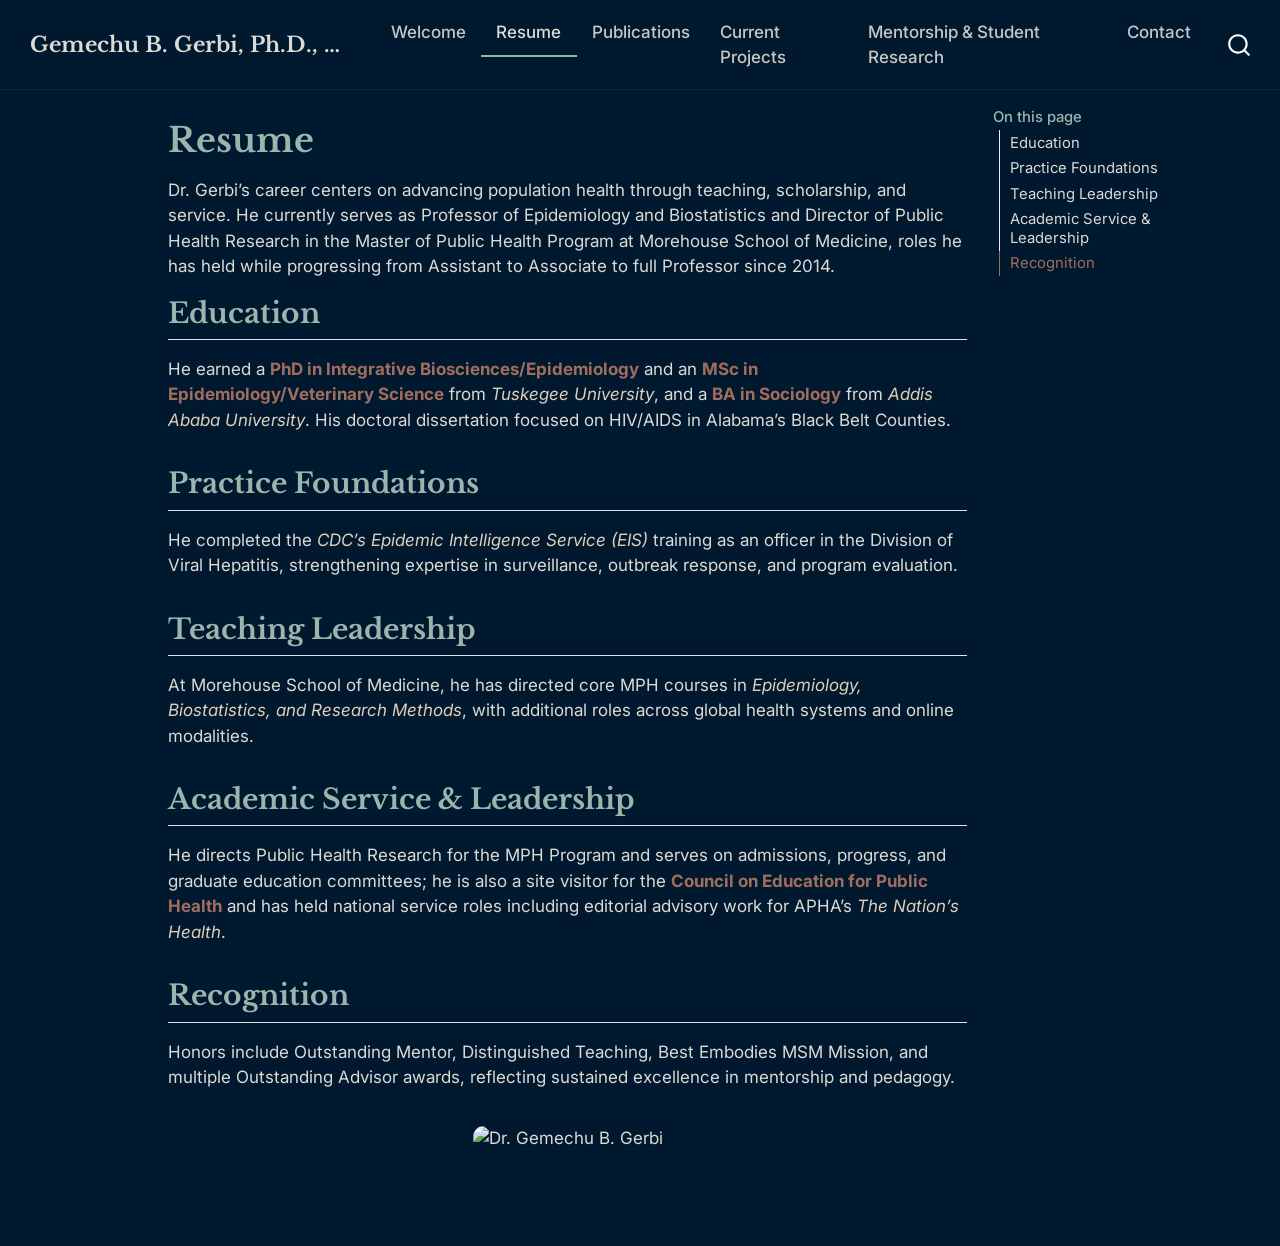
==== about.html @ b5e2d9c8 "Built site for gh-pages" ====
<!DOCTYPE html>
<html xmlns="http://www.w3.org/1999/xhtml" lang="en" xml:lang="en"><head>

<meta charset="utf-8">
<meta name="generator" content="quarto-1.7.31">

<meta name="viewport" content="width=device-width, initial-scale=1.0, user-scalable=yes">


<title>Resume – Gemechu B. Gerbi, Ph.D., MSc</title>
<style>
code{white-space: pre-wrap;}
span.smallcaps{font-variant: small-caps;}
div.columns{display: flex; gap: min(4vw, 1.5em);}
div.column{flex: auto; overflow-x: auto;}
div.hanging-indent{margin-left: 1.5em; text-indent: -1.5em;}
ul.task-list{list-style: none;}
ul.task-list li input[type="checkbox"] {
  width: 0.8em;
  margin: 0 0.8em 0.2em -1em; /* quarto-specific, see https://github.com/quarto-dev/quarto-cli/issues/4556 */ 
  vertical-align: middle;
}
</style>


<script src="site_libs/quarto-nav/quarto-nav.js"></script>
<script src="site_libs/quarto-nav/headroom.min.js"></script>
<script src="site_libs/clipboard/clipboard.min.js"></script>
<script src="site_libs/quarto-search/autocomplete.umd.js"></script>
<script src="site_libs/quarto-search/fuse.min.js"></script>
<script src="site_libs/quarto-search/quarto-search.js"></script>
<meta name="quarto:offset" content="./">
<script src="site_libs/quarto-html/quarto.js" type="module"></script>
<script src="site_libs/quarto-html/tabsets/tabsets.js" type="module"></script>
<script src="site_libs/quarto-html/popper.min.js"></script>
<script src="site_libs/quarto-html/tippy.umd.min.js"></script>
<link href="site_libs/quarto-html/tippy.css" rel="stylesheet">
<link href="site_libs/quarto-html/quarto-syntax-highlighting-dark-8ef56b68f8fa1e9d2ba328e99e439f80.css" rel="stylesheet" id="quarto-text-highlighting-styles">
<script src="site_libs/bootstrap/bootstrap.min.js"></script>
<link href="site_libs/bootstrap/bootstrap-icons.css" rel="stylesheet">
<link href="site_libs/bootstrap/bootstrap-d86d81f6f120aa0be377156c0ba90b86.min.css" rel="stylesheet" append-hash="true" id="quarto-bootstrap" data-mode="dark">
<script id="quarto-search-options" type="application/json">{
  "location": "navbar",
  "copy-button": false,
  "collapse-after": 3,
  "panel-placement": "end",
  "type": "overlay",
  "limit": 50,
  "keyboard-shortcut": [
    "f",
    "/",
    "s"
  ],
  "show-item-context": false,
  "language": {
    "search-no-results-text": "No results",
    "search-matching-documents-text": "matching documents",
    "search-copy-link-title": "Copy link to search",
    "search-hide-matches-text": "Hide additional matches",
    "search-more-match-text": "more match in this document",
    "search-more-matches-text": "more matches in this document",
    "search-clear-button-title": "Clear",
    "search-text-placeholder": "",
    "search-detached-cancel-button-title": "Cancel",
    "search-submit-button-title": "Submit",
    "search-label": "Search"
  }
}</script>
<style>html{ scroll-behavior: smooth; }</style>
<link rel="preconnect" href="https://fonts.gstatic.com" crossorigin="">
<link href="https://fonts.googleapis.com/css2?family=Inter:wght@400;500;700&amp;family=Libre+Baskerville:wght@400;700&amp;display=swap" rel="stylesheet">


</head>

<body class="nav-fixed quarto-light">

<div id="quarto-search-results"></div>
  <header id="quarto-header" class="headroom fixed-top">
    <nav class="navbar navbar-expand-lg " data-bs-theme="dark">
      <div class="navbar-container container-fluid">
      <div class="navbar-brand-container mx-auto">
    <a class="navbar-brand" href="./index.html">
    <span class="navbar-title">Gemechu B. Gerbi, Ph.D., MSc</span>
    </a>
  </div>
            <div id="quarto-search" class="" title="Search"></div>
          <button class="navbar-toggler" type="button" data-bs-toggle="collapse" data-bs-target="#navbarCollapse" aria-controls="navbarCollapse" role="menu" aria-expanded="false" aria-label="Toggle navigation" onclick="if (window.quartoToggleHeadroom) { window.quartoToggleHeadroom(); }">
  <span class="navbar-toggler-icon"></span>
</button>
          <div class="collapse navbar-collapse" id="navbarCollapse">
            <ul class="navbar-nav navbar-nav-scroll me-auto">
  <li class="nav-item">
    <a class="nav-link" href="./index.html"> 
<span class="menu-text">Welcome</span></a>
  </li>  
  <li class="nav-item">
    <a class="nav-link active" href="./about.html" aria-current="page"> 
<span class="menu-text">Resume</span></a>
  </li>  
  <li class="nav-item">
    <a class="nav-link" href="./publications.html"> 
<span class="menu-text">Publications</span></a>
  </li>  
  <li class="nav-item">
    <a class="nav-link" href="./projects.html"> 
<span class="menu-text">Current Projects</span></a>
  </li>  
  <li class="nav-item">
    <a class="nav-link" href="./mentorship.html"> 
<span class="menu-text">Mentorship &amp; Student Research</span></a>
  </li>  
  <li class="nav-item">
    <a class="nav-link" href="./contact.html"> 
<span class="menu-text">Contact</span></a>
  </li>  
</ul>
          </div> <!-- /navcollapse -->
            <div class="quarto-navbar-tools">
</div>
      </div> <!-- /container-fluid -->
    </nav>
</header>
<!-- content -->
<div id="quarto-content" class="quarto-container page-columns page-rows-contents page-layout-article page-navbar">
<!-- sidebar -->
<!-- margin-sidebar -->
    <div id="quarto-margin-sidebar" class="sidebar margin-sidebar">
        <nav id="TOC" role="doc-toc" class="toc-active">
    <h2 id="toc-title">On this page</h2>
   
  <ul>
  <li><a href="#education" id="toc-education" class="nav-link active" data-scroll-target="#education">Education</a></li>
  <li><a href="#practice-foundations" id="toc-practice-foundations" class="nav-link" data-scroll-target="#practice-foundations">Practice Foundations</a></li>
  <li><a href="#teaching-leadership" id="toc-teaching-leadership" class="nav-link" data-scroll-target="#teaching-leadership">Teaching Leadership</a></li>
  <li><a href="#academic-service-leadership" id="toc-academic-service-leadership" class="nav-link" data-scroll-target="#academic-service-leadership">Academic Service &amp; Leadership</a></li>
  <li><a href="#recognition" id="toc-recognition" class="nav-link" data-scroll-target="#recognition">Recognition</a></li>
  </ul>
</nav>
    </div>
<!-- main -->
<main class="content" id="quarto-document-content">

<header id="title-block-header" class="quarto-title-block default">
<div class="quarto-title">
<h1 class="title">Resume</h1>
</div>



<div class="quarto-title-meta">

    
  
    
  </div>
  


</header>


<p>Dr.&nbsp;Gerbi’s career centers on advancing population health through teaching, scholarship, and service. He currently serves as Professor of Epidemiology and Biostatistics and Director of Public Health Research in the Master of Public Health Program at Morehouse School of Medicine, roles he has held while progressing from Assistant to Associate to full Professor since 2014.</p>
<section id="education" class="level2">
<h2 data-anchor-id="education">Education</h2>
<p>He earned a <strong>PhD in Integrative Biosciences/Epidemiology</strong> and an <strong>MSc in Epidemiology/Veterinary Science</strong> from <em>Tuskegee University</em>, and a <strong>BA in Sociology</strong> from <em>Addis Ababa University</em>. His doctoral dissertation focused on HIV/AIDS in Alabama’s Black Belt Counties.</p>
</section>
<section id="practice-foundations" class="level2">
<h2 data-anchor-id="practice-foundations">Practice Foundations</h2>
<p>He completed the <em>CDC’s Epidemic Intelligence Service (EIS)</em> training as an officer in the Division of Viral Hepatitis, strengthening expertise in surveillance, outbreak response, and program evaluation.</p>
</section>
<section id="teaching-leadership" class="level2">
<h2 data-anchor-id="teaching-leadership">Teaching Leadership</h2>
<p>At Morehouse School of Medicine, he has directed core MPH courses in <em>Epidemiology, Biostatistics, and Research Methods</em>, with additional roles across global health systems and online modalities.</p>
</section>
<section id="academic-service-leadership" class="level2">
<h2 data-anchor-id="academic-service-leadership">Academic Service &amp; Leadership</h2>
<p>He directs Public Health Research for the MPH Program and serves on admissions, progress, and graduate education committees; he is also a site visitor for the <strong>Council on Education for Public Health</strong> and has held national service roles including editorial advisory work for APHA’s <em>The Nation’s Health</em>.</p>
</section>
<section id="recognition" class="level2">
<h2 data-anchor-id="recognition">Recognition</h2>
<p>Honors include Outstanding Mentor, Distinguished Teaching, Best Embodies MSM Mission, and multiple Outstanding Advisor awards, reflecting sustained excellence in mentorship and pedagogy.</p>
<div style="text-align:center; margin-top:2rem;">
<p><img src="images/gerbi.png" alt="Dr. Gemechu B. Gerbi" style="width:280px; border-radius:12px; border:1px solid rgba(0,0,0,.15);"></p>
</div>


</section>

</main> <!-- /main -->
<script id="quarto-html-after-body" type="application/javascript">
  window.document.addEventListener("DOMContentLoaded", function (event) {
    const isCodeAnnotation = (el) => {
      for (const clz of el.classList) {
        if (clz.startsWith('code-annotation-')) {                     
          return true;
        }
      }
      return false;
    }
    const onCopySuccess = function(e) {
      // button target
      const button = e.trigger;
      // don't keep focus
      button.blur();
      // flash "checked"
      button.classList.add('code-copy-button-checked');
      var currentTitle = button.getAttribute("title");
      button.setAttribute("title", "Copied!");
      let tooltip;
      if (window.bootstrap) {
        button.setAttribute("data-bs-toggle", "tooltip");
        button.setAttribute("data-bs-placement", "left");
        button.setAttribute("data-bs-title", "Copied!");
        tooltip = new bootstrap.Tooltip(button, 
          { trigger: "manual", 
            customClass: "code-copy-button-tooltip",
            offset: [0, -8]});
        tooltip.show();    
      }
      setTimeout(function() {
        if (tooltip) {
          tooltip.hide();
          button.removeAttribute("data-bs-title");
          button.removeAttribute("data-bs-toggle");
          button.removeAttribute("data-bs-placement");
        }
        button.setAttribute("title", currentTitle);
        button.classList.remove('code-copy-button-checked');
      }, 1000);
      // clear code selection
      e.clearSelection();
    }
    const getTextToCopy = function(trigger) {
        const codeEl = trigger.previousElementSibling.cloneNode(true);
        for (const childEl of codeEl.children) {
          if (isCodeAnnotation(childEl)) {
            childEl.remove();
          }
        }
        return codeEl.innerText;
    }
    const clipboard = new window.ClipboardJS('.code-copy-button:not([data-in-quarto-modal])', {
      text: getTextToCopy
    });
    clipboard.on('success', onCopySuccess);
    if (window.document.getElementById('quarto-embedded-source-code-modal')) {
      const clipboardModal = new window.ClipboardJS('.code-copy-button[data-in-quarto-modal]', {
        text: getTextToCopy,
        container: window.document.getElementById('quarto-embedded-source-code-modal')
      });
      clipboardModal.on('success', onCopySuccess);
    }
      var localhostRegex = new RegExp(/^(?:http|https):\/\/localhost\:?[0-9]*\//);
      var mailtoRegex = new RegExp(/^mailto:/);
        var filterRegex = new RegExp('/' + window.location.host + '/');
      var isInternal = (href) => {
          return filterRegex.test(href) || localhostRegex.test(href) || mailtoRegex.test(href);
      }
      // Inspect non-navigation links and adorn them if external
     var links = window.document.querySelectorAll('a[href]:not(.nav-link):not(.navbar-brand):not(.toc-action):not(.sidebar-link):not(.sidebar-item-toggle):not(.pagination-link):not(.no-external):not([aria-hidden]):not(.dropdown-item):not(.quarto-navigation-tool):not(.about-link)');
      for (var i=0; i<links.length; i++) {
        const link = links[i];
        if (!isInternal(link.href)) {
          // undo the damage that might have been done by quarto-nav.js in the case of
          // links that we want to consider external
          if (link.dataset.originalHref !== undefined) {
            link.href = link.dataset.originalHref;
          }
            // target, if specified
            link.setAttribute("target", "_blank");
            if (link.getAttribute("rel") === null) {
              link.setAttribute("rel", "noopener");
            }
        }
      }
    function tippyHover(el, contentFn, onTriggerFn, onUntriggerFn) {
      const config = {
        allowHTML: true,
        maxWidth: 500,
        delay: 100,
        arrow: false,
        appendTo: function(el) {
            return el.parentElement;
        },
        interactive: true,
        interactiveBorder: 10,
        theme: 'quarto',
        placement: 'bottom-start',
      };
      if (contentFn) {
        config.content = contentFn;
      }
      if (onTriggerFn) {
        config.onTrigger = onTriggerFn;
      }
      if (onUntriggerFn) {
        config.onUntrigger = onUntriggerFn;
      }
      window.tippy(el, config); 
    }
    const noterefs = window.document.querySelectorAll('a[role="doc-noteref"]');
    for (var i=0; i<noterefs.length; i++) {
      const ref = noterefs[i];
      tippyHover(ref, function() {
        // use id or data attribute instead here
        let href = ref.getAttribute('data-footnote-href') || ref.getAttribute('href');
        try { href = new URL(href).hash; } catch {}
        const id = href.replace(/^#\/?/, "");
        const note = window.document.getElementById(id);
        if (note) {
          return note.innerHTML;
        } else {
          return "";
        }
      });
    }
    const xrefs = window.document.querySelectorAll('a.quarto-xref');
    const processXRef = (id, note) => {
      // Strip column container classes
      const stripColumnClz = (el) => {
        el.classList.remove("page-full", "page-columns");
        if (el.children) {
          for (const child of el.children) {
            stripColumnClz(child);
          }
        }
      }
      stripColumnClz(note)
      if (id === null || id.startsWith('sec-')) {
        // Special case sections, only their first couple elements
        const container = document.createElement("div");
        if (note.children && note.children.length > 2) {
          container.appendChild(note.children[0].cloneNode(true));
          for (let i = 1; i < note.children.length; i++) {
            const child = note.children[i];
            if (child.tagName === "P" && child.innerText === "") {
              continue;
            } else {
              container.appendChild(child.cloneNode(true));
              break;
            }
          }
          if (window.Quarto?.typesetMath) {
            window.Quarto.typesetMath(container);
          }
          return container.innerHTML
        } else {
          if (window.Quarto?.typesetMath) {
            window.Quarto.typesetMath(note);
          }
          return note.innerHTML;
        }
      } else {
        // Remove any anchor links if they are present
        const anchorLink = note.querySelector('a.anchorjs-link');
        if (anchorLink) {
          anchorLink.remove();
        }
        if (window.Quarto?.typesetMath) {
          window.Quarto.typesetMath(note);
        }
        if (note.classList.contains("callout")) {
          return note.outerHTML;
        } else {
          return note.innerHTML;
        }
      }
    }
    for (var i=0; i<xrefs.length; i++) {
      const xref = xrefs[i];
      tippyHover(xref, undefined, function(instance) {
        instance.disable();
        let url = xref.getAttribute('href');
        let hash = undefined; 
        if (url.startsWith('#')) {
          hash = url;
        } else {
          try { hash = new URL(url).hash; } catch {}
        }
        if (hash) {
          const id = hash.replace(/^#\/?/, "");
          const note = window.document.getElementById(id);
          if (note !== null) {
            try {
              const html = processXRef(id, note.cloneNode(true));
              instance.setContent(html);
            } finally {
              instance.enable();
              instance.show();
            }
          } else {
            // See if we can fetch this
            fetch(url.split('#')[0])
            .then(res => res.text())
            .then(html => {
              const parser = new DOMParser();
              const htmlDoc = parser.parseFromString(html, "text/html");
              const note = htmlDoc.getElementById(id);
              if (note !== null) {
                const html = processXRef(id, note);
                instance.setContent(html);
              } 
            }).finally(() => {
              instance.enable();
              instance.show();
            });
          }
        } else {
          // See if we can fetch a full url (with no hash to target)
          // This is a special case and we should probably do some content thinning / targeting
          fetch(url)
          .then(res => res.text())
          .then(html => {
            const parser = new DOMParser();
            const htmlDoc = parser.parseFromString(html, "text/html");
            const note = htmlDoc.querySelector('main.content');
            if (note !== null) {
              // This should only happen for chapter cross references
              // (since there is no id in the URL)
              // remove the first header
              if (note.children.length > 0 && note.children[0].tagName === "HEADER") {
                note.children[0].remove();
              }
              const html = processXRef(null, note);
              instance.setContent(html);
            } 
          }).finally(() => {
            instance.enable();
            instance.show();
          });
        }
      }, function(instance) {
      });
    }
        let selectedAnnoteEl;
        const selectorForAnnotation = ( cell, annotation) => {
          let cellAttr = 'data-code-cell="' + cell + '"';
          let lineAttr = 'data-code-annotation="' +  annotation + '"';
          const selector = 'span[' + cellAttr + '][' + lineAttr + ']';
          return selector;
        }
        const selectCodeLines = (annoteEl) => {
          const doc = window.document;
          const targetCell = annoteEl.getAttribute("data-target-cell");
          const targetAnnotation = annoteEl.getAttribute("data-target-annotation");
          const annoteSpan = window.document.querySelector(selectorForAnnotation(targetCell, targetAnnotation));
          const lines = annoteSpan.getAttribute("data-code-lines").split(",");
          const lineIds = lines.map((line) => {
            return targetCell + "-" + line;
          })
          let top = null;
          let height = null;
          let parent = null;
          if (lineIds.length > 0) {
              //compute the position of the single el (top and bottom and make a div)
              const el = window.document.getElementById(lineIds[0]);
              top = el.offsetTop;
              height = el.offsetHeight;
              parent = el.parentElement.parentElement;
            if (lineIds.length > 1) {
              const lastEl = window.document.getElementById(lineIds[lineIds.length - 1]);
              const bottom = lastEl.offsetTop + lastEl.offsetHeight;
              height = bottom - top;
            }
            if (top !== null && height !== null && parent !== null) {
              // cook up a div (if necessary) and position it 
              let div = window.document.getElementById("code-annotation-line-highlight");
              if (div === null) {
                div = window.document.createElement("div");
                div.setAttribute("id", "code-annotation-line-highlight");
                div.style.position = 'absolute';
                parent.appendChild(div);
              }
              div.style.top = top - 2 + "px";
              div.style.height = height + 4 + "px";
              div.style.left = 0;
              let gutterDiv = window.document.getElementById("code-annotation-line-highlight-gutter");
              if (gutterDiv === null) {
                gutterDiv = window.document.createElement("div");
                gutterDiv.setAttribute("id", "code-annotation-line-highlight-gutter");
                gutterDiv.style.position = 'absolute';
                const codeCell = window.document.getElementById(targetCell);
                const gutter = codeCell.querySelector('.code-annotation-gutter');
                gutter.appendChild(gutterDiv);
              }
              gutterDiv.style.top = top - 2 + "px";
              gutterDiv.style.height = height + 4 + "px";
            }
            selectedAnnoteEl = annoteEl;
          }
        };
        const unselectCodeLines = () => {
          const elementsIds = ["code-annotation-line-highlight", "code-annotation-line-highlight-gutter"];
          elementsIds.forEach((elId) => {
            const div = window.document.getElementById(elId);
            if (div) {
              div.remove();
            }
          });
          selectedAnnoteEl = undefined;
        };
          // Handle positioning of the toggle
      window.addEventListener(
        "resize",
        throttle(() => {
          elRect = undefined;
          if (selectedAnnoteEl) {
            selectCodeLines(selectedAnnoteEl);
          }
        }, 10)
      );
      function throttle(fn, ms) {
      let throttle = false;
      let timer;
        return (...args) => {
          if(!throttle) { // first call gets through
              fn.apply(this, args);
              throttle = true;
          } else { // all the others get throttled
              if(timer) clearTimeout(timer); // cancel #2
              timer = setTimeout(() => {
                fn.apply(this, args);
                timer = throttle = false;
              }, ms);
          }
        };
      }
        // Attach click handler to the DT
        const annoteDls = window.document.querySelectorAll('dt[data-target-cell]');
        for (const annoteDlNode of annoteDls) {
          annoteDlNode.addEventListener('click', (event) => {
            const clickedEl = event.target;
            if (clickedEl !== selectedAnnoteEl) {
              unselectCodeLines();
              const activeEl = window.document.querySelector('dt[data-target-cell].code-annotation-active');
              if (activeEl) {
                activeEl.classList.remove('code-annotation-active');
              }
              selectCodeLines(clickedEl);
              clickedEl.classList.add('code-annotation-active');
            } else {
              // Unselect the line
              unselectCodeLines();
              clickedEl.classList.remove('code-annotation-active');
            }
          });
        }
    const findCites = (el) => {
      const parentEl = el.parentElement;
      if (parentEl) {
        const cites = parentEl.dataset.cites;
        if (cites) {
          return {
            el,
            cites: cites.split(' ')
          };
        } else {
          return findCites(el.parentElement)
        }
      } else {
        return undefined;
      }
    };
    var bibliorefs = window.document.querySelectorAll('a[role="doc-biblioref"]');
    for (var i=0; i<bibliorefs.length; i++) {
      const ref = bibliorefs[i];
      const citeInfo = findCites(ref);
      if (citeInfo) {
        tippyHover(citeInfo.el, function() {
          var popup = window.document.createElement('div');
          citeInfo.cites.forEach(function(cite) {
            var citeDiv = window.document.createElement('div');
            citeDiv.classList.add('hanging-indent');
            citeDiv.classList.add('csl-entry');
            var biblioDiv = window.document.getElementById('ref-' + cite);
            if (biblioDiv) {
              citeDiv.innerHTML = biblioDiv.innerHTML;
            }
            popup.appendChild(citeDiv);
          });
          return popup.innerHTML;
        });
      }
    }
  });
  </script>
</div> <!-- /content -->




<script src="site_libs/quarto-html/zenscroll-min.js"></script>
</body></html>
---- site_libs/quarto-html/tippy.css ----
.tippy-box[data-animation=fade][data-state=hidden]{opacity:0}[data-tippy-root]{max-width:calc(100vw - 10px)}.tippy-box{position:relative;background-color:#333;color:#fff;border-radius:4px;font-size:14px;line-height:1.4;white-space:normal;outline:0;transition-property:transform,visibility,opacity}.tippy-box[data-placement^=top]>.tippy-arrow{bottom:0}.tippy-box[data-placement^=top]>.tippy-arrow:before{bottom:-7px;left:0;border-width:8px 8px 0;border-top-color:initial;transform-origin:center top}.tippy-box[data-placement^=bottom]>.tippy-arrow{top:0}.tippy-box[data-placement^=bottom]>.tippy-arrow:before{top:-7px;left:0;border-width:0 8px 8px;border-bottom-color:initial;transform-origin:center bottom}.tippy-box[data-placement^=left]>.tippy-arrow{right:0}.tippy-box[data-placement^=left]>.tippy-arrow:before{border-width:8px 0 8px 8px;border-left-color:initial;right:-7px;transform-origin:center left}.tippy-box[data-placement^=right]>.tippy-arrow{left:0}.tippy-box[data-placement^=right]>.tippy-arrow:before{left:-7px;border-width:8px 8px 8px 0;border-right-color:initial;transform-origin:center right}.tippy-box[data-inertia][data-state=visible]{transition-timing-function:cubic-bezier(.54,1.5,.38,1.11)}.tippy-arrow{width:16px;height:16px;color:#333}.tippy-arrow:before{content:"";position:absolute;border-color:transparent;border-style:solid}.tippy-content{position:relative;padding:5px 9px;z-index:1}
---- site_libs/quarto-html/quarto-syntax-highlighting-dark-8ef56b68f8fa1e9d2ba328e99e439f80.css ----
/* quarto syntax highlight colors */
:root {
  --quarto-hl-al-color: #f07178;
  --quarto-hl-an-color: #d4d0ab;
  --quarto-hl-at-color: #00e0e0;
  --quarto-hl-bn-color: #d4d0ab;
  --quarto-hl-bu-color: #abe338;
  --quarto-hl-ch-color: #abe338;
  --quarto-hl-co-color: #f8f8f2;
  --quarto-hl-cv-color: #ffd700;
  --quarto-hl-cn-color: #ffd700;
  --quarto-hl-cf-color: #ffa07a;
  --quarto-hl-dt-color: #ffa07a;
  --quarto-hl-dv-color: #d4d0ab;
  --quarto-hl-do-color: #f8f8f2;
  --quarto-hl-er-color: #f07178;
  --quarto-hl-ex-color: #00e0e0;
  --quarto-hl-fl-color: #d4d0ab;
  --quarto-hl-fu-color: #ffa07a;
  --quarto-hl-im-color: #abe338;
  --quarto-hl-in-color: #d4d0ab;
  --quarto-hl-kw-color: #ffa07a;
  --quarto-hl-op-color: #ffa07a;
  --quarto-hl-ot-color: #00e0e0;
  --quarto-hl-pp-color: #dcc6e0;
  --quarto-hl-re-color: #00e0e0;
  --quarto-hl-sc-color: #abe338;
  --quarto-hl-ss-color: #abe338;
  --quarto-hl-st-color: #abe338;
  --quarto-hl-va-color: #00e0e0;
  --quarto-hl-vs-color: #abe338;
  --quarto-hl-wa-color: #dcc6e0;
}

/* other quarto variables */
:root {
  --quarto-font-monospace: SFMono-Regular, Menlo, Monaco, Consolas, "Liberation Mono", "Courier New", monospace;
}

/* syntax highlight based on Pandoc's rules */
pre > code.sourceCode > span {
  color: #f8f8f2;
}

code.sourceCode > span {
  color: #f8f8f2;
}

div.sourceCode,
div.sourceCode pre.sourceCode {
  color: #f8f8f2;
}

/* Normal */
code span {
  color: #f8f8f2;
}

/* Alert */
code span.al {
  color: #f07178;
}

/* Annotation */
code span.an {
  color: #d4d0ab;
}

/* Attribute */
code span.at {
  color: #00e0e0;
}

/* BaseN */
code span.bn {
  color: #d4d0ab;
}

/* BuiltIn */
code span.bu {
  color: #abe338;
}

/* ControlFlow */
code span.cf {
  font-weight: bold;
  color: #ffa07a;
}

/* Char */
code span.ch {
  color: #abe338;
}

/* Constant */
code span.cn {
  color: #ffd700;
}

/* Comment */
code span.co {
  font-style: italic;
  color: #f8f8f2;
}

/* CommentVar */
code span.cv {
  color: #ffd700;
}

/* Documentation */
code span.do {
  color: #f8f8f2;
}

/* DataType */
code span.dt {
  color: #ffa07a;
}

/* DecVal */
code span.dv {
  color: #d4d0ab;
}

/* Error */
code span.er {
  color: #f07178;
  text-decoration: underline;
}

/* Extension */
code span.ex {
  font-weight: bold;
  color: #00e0e0;
}

/* Float */
code span.fl {
  color: #d4d0ab;
}

/* Function */
code span.fu {
  color: #ffa07a;
}

/* Import */
code span.im {
  color: #abe338;
}

/* Information */
code span.in {
  color: #d4d0ab;
}

/* Keyword */
code span.kw {
  font-weight: bold;
  color: #ffa07a;
}

/* Operator */
code span.op {
  color: #ffa07a;
}

/* Other */
code span.ot {
  color: #00e0e0;
}

/* Preprocessor */
code span.pp {
  color: #dcc6e0;
}

/* RegionMarker */
code span.re {
  background-color: #f8f8f2;
  color: #00e0e0;
}

/* SpecialChar */
code span.sc {
  color: #abe338;
}

/* SpecialString */
code span.ss {
  color: #abe338;
}

/* String */
code span.st {
  color: #abe338;
}

/* Variable */
code span.va {
  color: #00e0e0;
}

/* VerbatimString */
code span.vs {
  color: #abe338;
}

/* Warning */
code span.wa {
  color: #dcc6e0;
}

.prevent-inlining {
  content: "</";
}

/*# sourceMappingURL=cf5278f7cea5512246cb3b41cb474b3b.css.map */
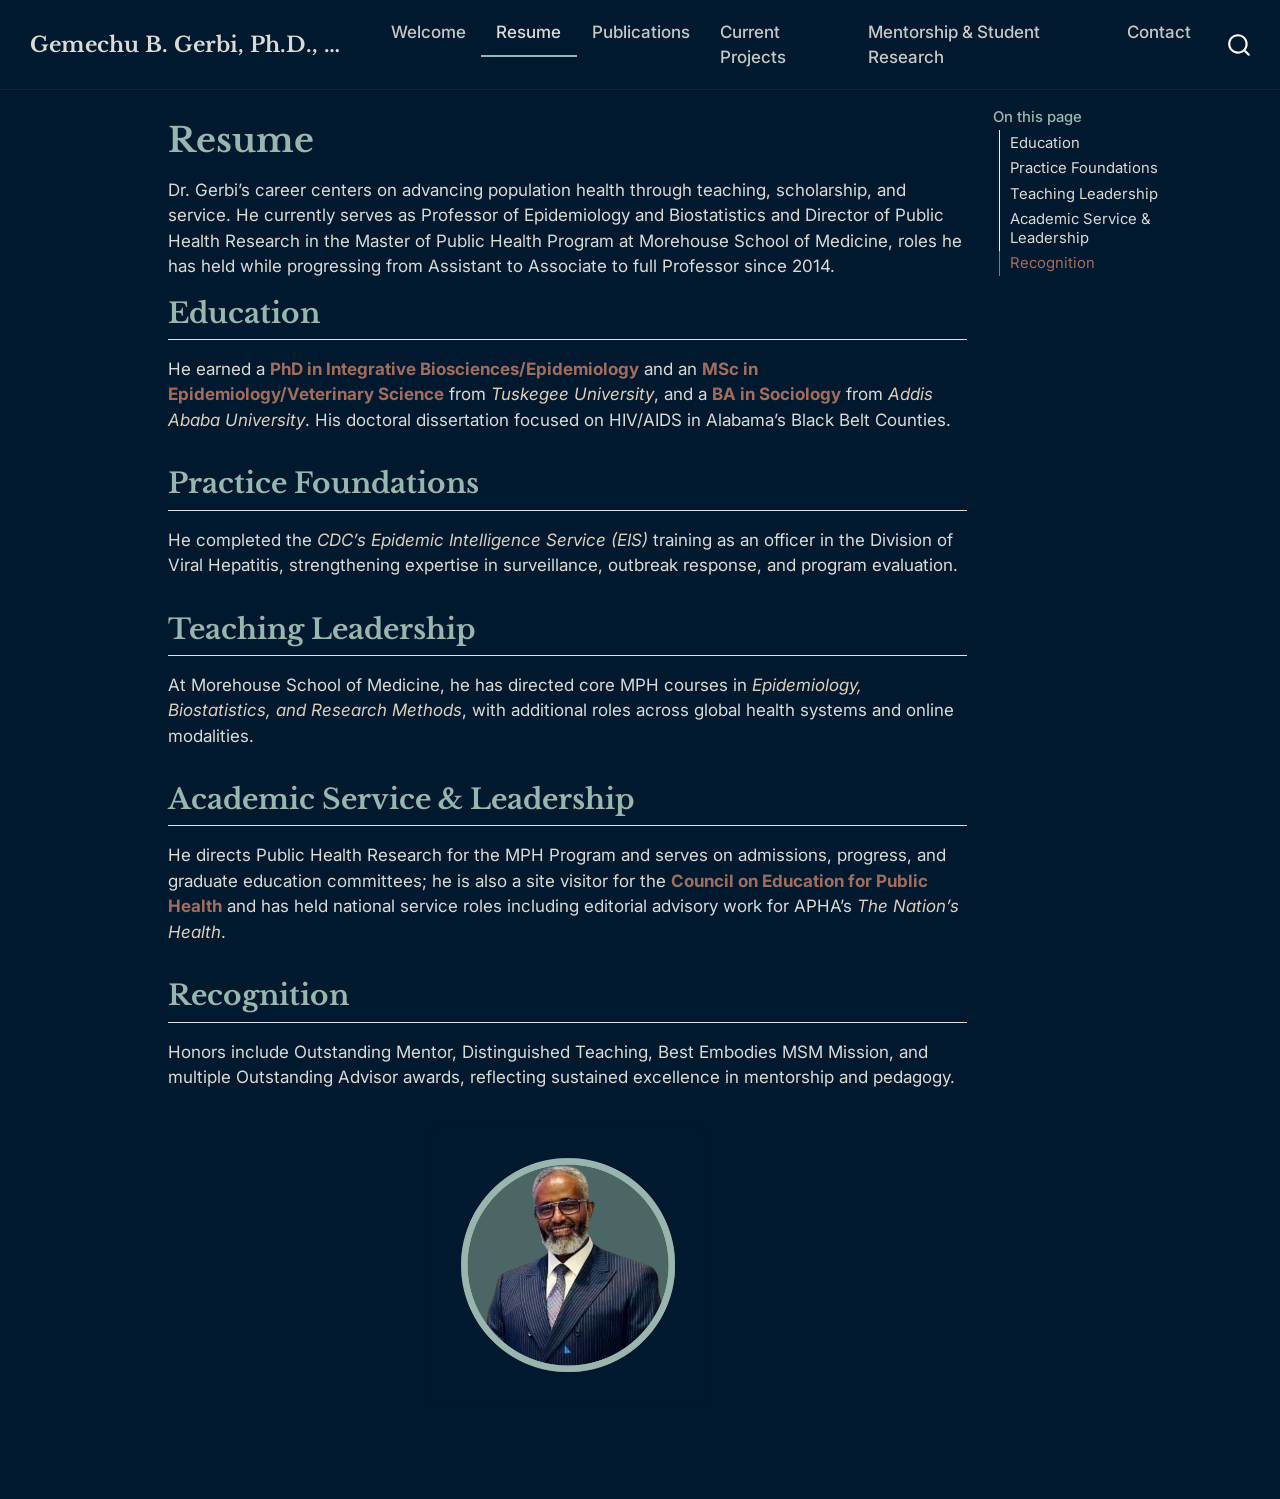
==== commit c24e8ba8: "Built site for gh-pages" ====
--- a/about.html
+++ b/about.html
@@ -181,7 +181,7 @@
 <h2 data-anchor-id="recognition">Recognition</h2>
 <p>Honors include Outstanding Mentor, Distinguished Teaching, Best Embodies MSM Mission, and multiple Outstanding Advisor awards, reflecting sustained excellence in mentorship and pedagogy.</p>
 <div style="text-align:center; margin-top:2rem;">
-<p><img src="images/gerbi.png" alt="Dr. Gemechu B. Gerbi" style="width:280px; border-radius:12px; border:1px solid rgba(0,0,0,.15);"></p>
+<p><img src="images/Gerbi.png" alt="Dr. Gemechu B. Gerbi" style="width:280px; border-radius:12px; border:1px solid rgba(0,0,0,.15);"></p>
 </div>
 
 
@@ -253,7 +253,7 @@
     }
       var localhostRegex = new RegExp(/^(?:http|https):\/\/localhost\:?[0-9]*\//);
       var mailtoRegex = new RegExp(/^mailto:/);
-        var filterRegex = new RegExp('/' + window.location.host + '/');
+        var filterRegex = new RegExp("https:\/\/annyrodriguez\.github\.io\/GerbiCV\/");
       var isInternal = (href) => {
           return filterRegex.test(href) || localhostRegex.test(href) || mailtoRegex.test(href);
       }
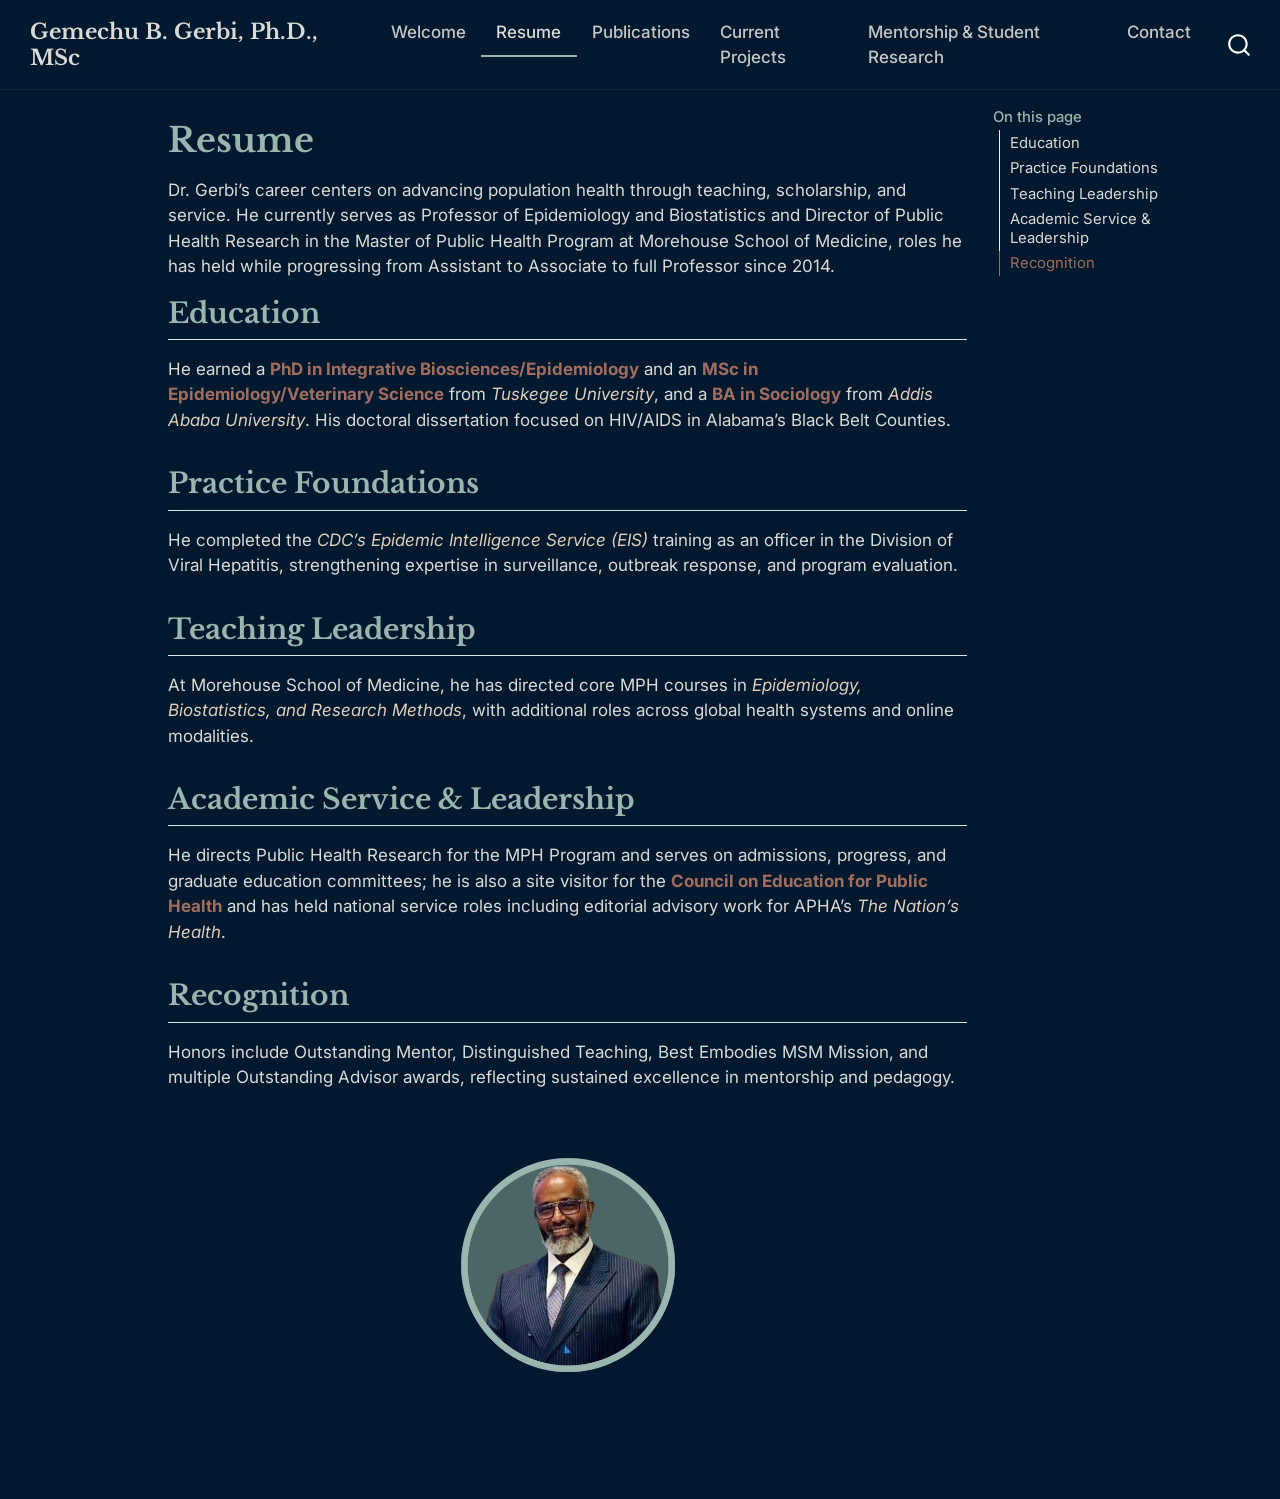
==== commit 9006c7ac: "Built site for gh-pages" ====
--- a/about.html
+++ b/about.html
@@ -38,7 +38,7 @@
 <link href="site_libs/quarto-html/quarto-syntax-highlighting-dark-8ef56b68f8fa1e9d2ba328e99e439f80.css" rel="stylesheet" id="quarto-text-highlighting-styles">
 <script src="site_libs/bootstrap/bootstrap.min.js"></script>
 <link href="site_libs/bootstrap/bootstrap-icons.css" rel="stylesheet">
-<link href="site_libs/bootstrap/bootstrap-d86d81f6f120aa0be377156c0ba90b86.min.css" rel="stylesheet" append-hash="true" id="quarto-bootstrap" data-mode="dark">
+<link href="site_libs/bootstrap/bootstrap-a9d7a48f10b8ca4ee0d5b7f0d4f7bf40.min.css" rel="stylesheet" append-hash="true" id="quarto-bootstrap" data-mode="dark">
 <script id="quarto-search-options" type="application/json">{
   "location": "navbar",
   "copy-button": false,
